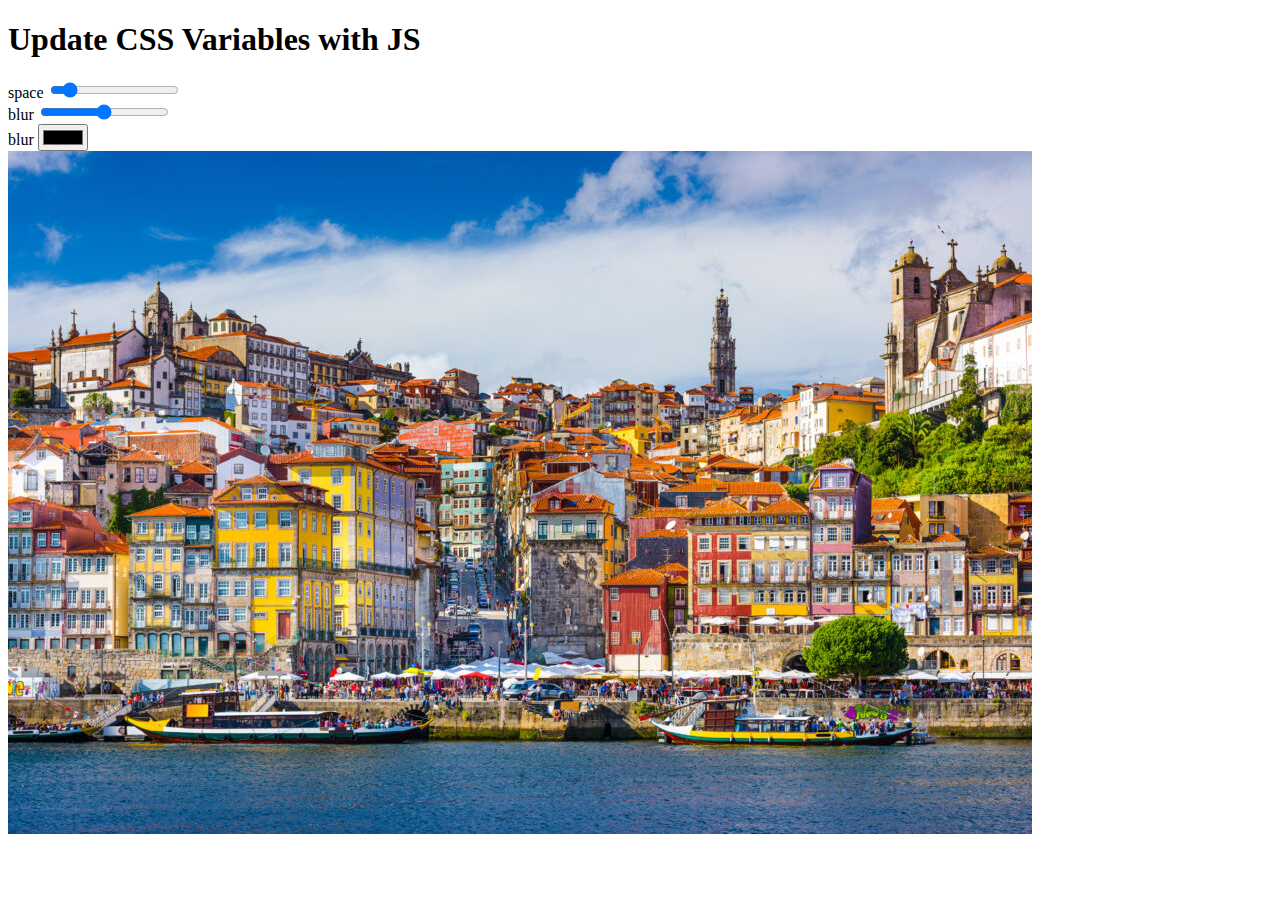
==== css-varible/index.html @ 92481e9b "finish html" ====
<!DOCTYPE html>
<html lang="en">
<head>
  <meta charset="UTF-8">
  <title>Scoped CSS Variables and JS</title>
</head>
<body>
<h1>Update CSS Variables with <span class="hlight">JS</span></h1>
  <div>
    <label for="space">space</label>
    <input type="range" id="space" name="space" min="5" max="50" value="10">
  
  </div>
  <div>
    <label for="blur">blur</label>
    <input type="range" id="blur" name="blur">
  </div>

  <div>
    <label for="color">blur</label>
    <input type="color" id="color" name="color">
  </div>
<img src="shutterstock_259699643-1-1024x683.jpg" >

  <script>
  
  </script>
</body>
</html>
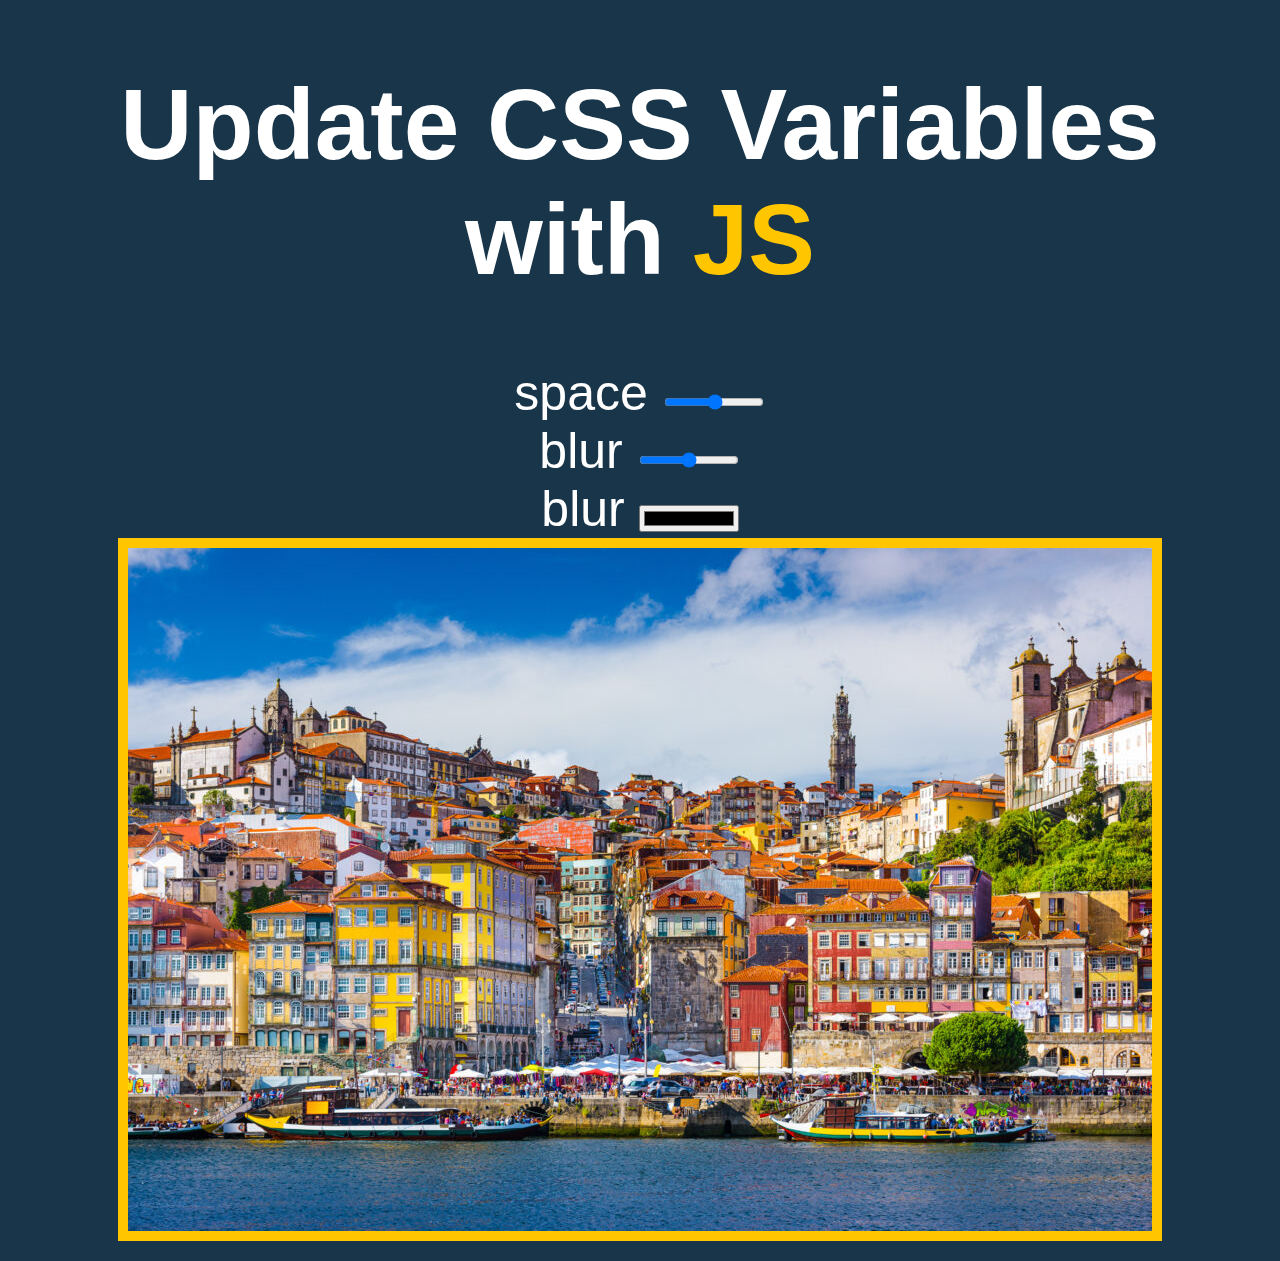
==== commit 30463cd6: "add event lietener change varible" ====
--- a/css-varible/index.html
+++ b/css-varible/index.html
@@ -3,12 +3,13 @@
 <head>
   <meta charset="UTF-8">
   <title>Scoped CSS Variables and JS</title>
+  <link rel="stylesheet" href="varible.css">
 </head>
 <body>
 <h1>Update CSS Variables with <span class="hlight">JS</span></h1>
   <div>
     <label for="space">space</label>
-    <input type="range" id="space" name="space" min="5" max="50" value="10">
+    <input type="range" id="space" name="space" min="5" max="50" >
   
   </div>
   <div>
@@ -23,7 +24,18 @@
 <img src="shutterstock_259699643-1-1024x683.jpg" >
 
   <script>
-  
+  //now we need to listen the  input tag first, noce changing the value, varible(--name):inputElement.value
+  const inputs=document.querySelectorAll('input')
+  const root=document.documentElement
+  //console.log(root)
+  inputs.forEach(input=>input.addEventListener('change',function(){
+    //console.log(this)
+    //console.log(this.value)
+    console.log(this.name)
+
+    root.style.setProperty(`--${this.name}` ,this.value )
+  }))
+
   </script>
 </body>
 </html>--- a/css-varible/varible.css
+++ b/css-varible/varible.css
@@ -0,0 +1,30 @@
+/*  The goal is to change the range value in HTML so that the change in value can affect the change in CSS value. Therefore, the value of the corresponding property in CSS needs to be set to a variable related to the input.
+In this way, once the input value changes, the CSS styling will be automatically controlled */
+
+:root{
+  /* --input name */
+--space:10px;
+--blur:0px;
+--color:#ffc600;
+}
+img{
+padding: var(--space);
+background: var(--color);
+filter: blur(var(--blur));
+}
+
+.hlight{
+  color: var(--color);
+}
+body {
+  text-align: center;
+  background: #193549;
+  color: white;
+  font-family: 'helvetica neue', sans-serif;
+  font-weight: 100;
+  font-size: 50px;
+}
+
+input {
+  width: 100px;
+}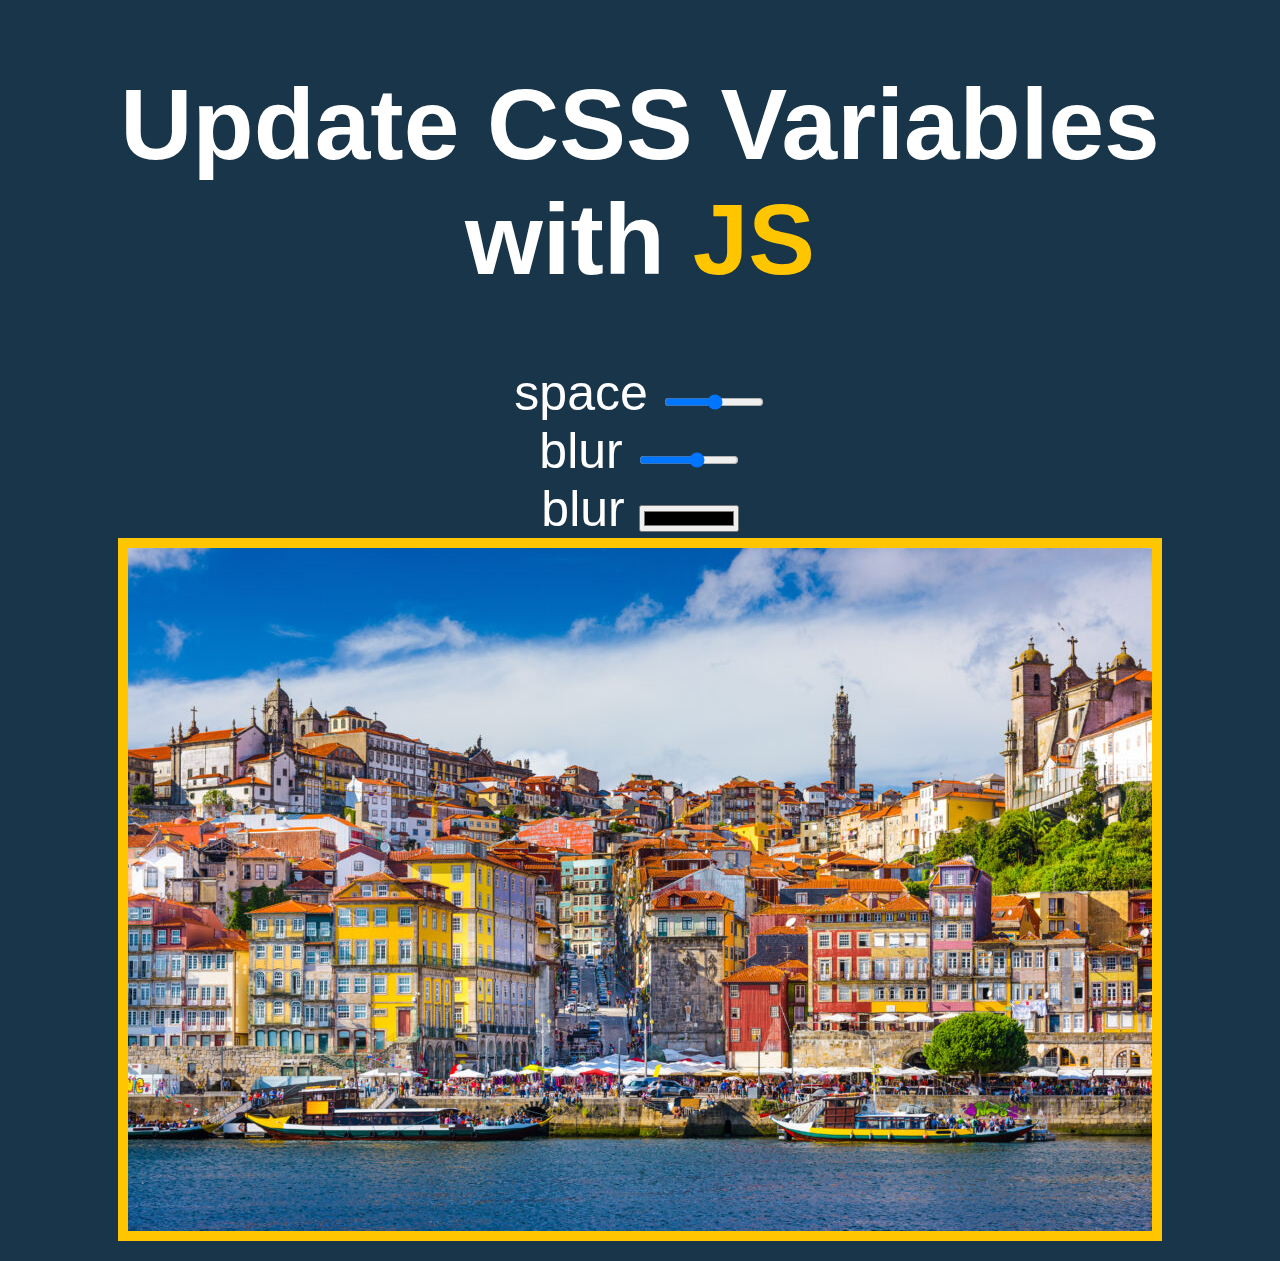
==== commit acdfa42f: "fix the adding px problem" ====
--- a/css-varible/index.html
+++ b/css-varible/index.html
@@ -14,7 +14,7 @@
   </div>
   <div>
     <label for="blur">blur</label>
-    <input type="range" id="blur" name="blur">
+    <input type="range" id="blur" name="blur" min="5" max="10">
   </div>
 
   <div>
@@ -32,9 +32,9 @@
     //console.log(this)
     //console.log(this.value)
     console.log(this.name)
-
-    root.style.setProperty(`--${this.name}` ,this.value )
-  }))
+if (this.name=="space"||this.name=="blur")root.style.setProperty(`--${this.name}` ,this.value+ 'px')
+else {root.style.setProperty(`--${this.name}` ,this.value)}
+}))
 
   </script>
 </body>
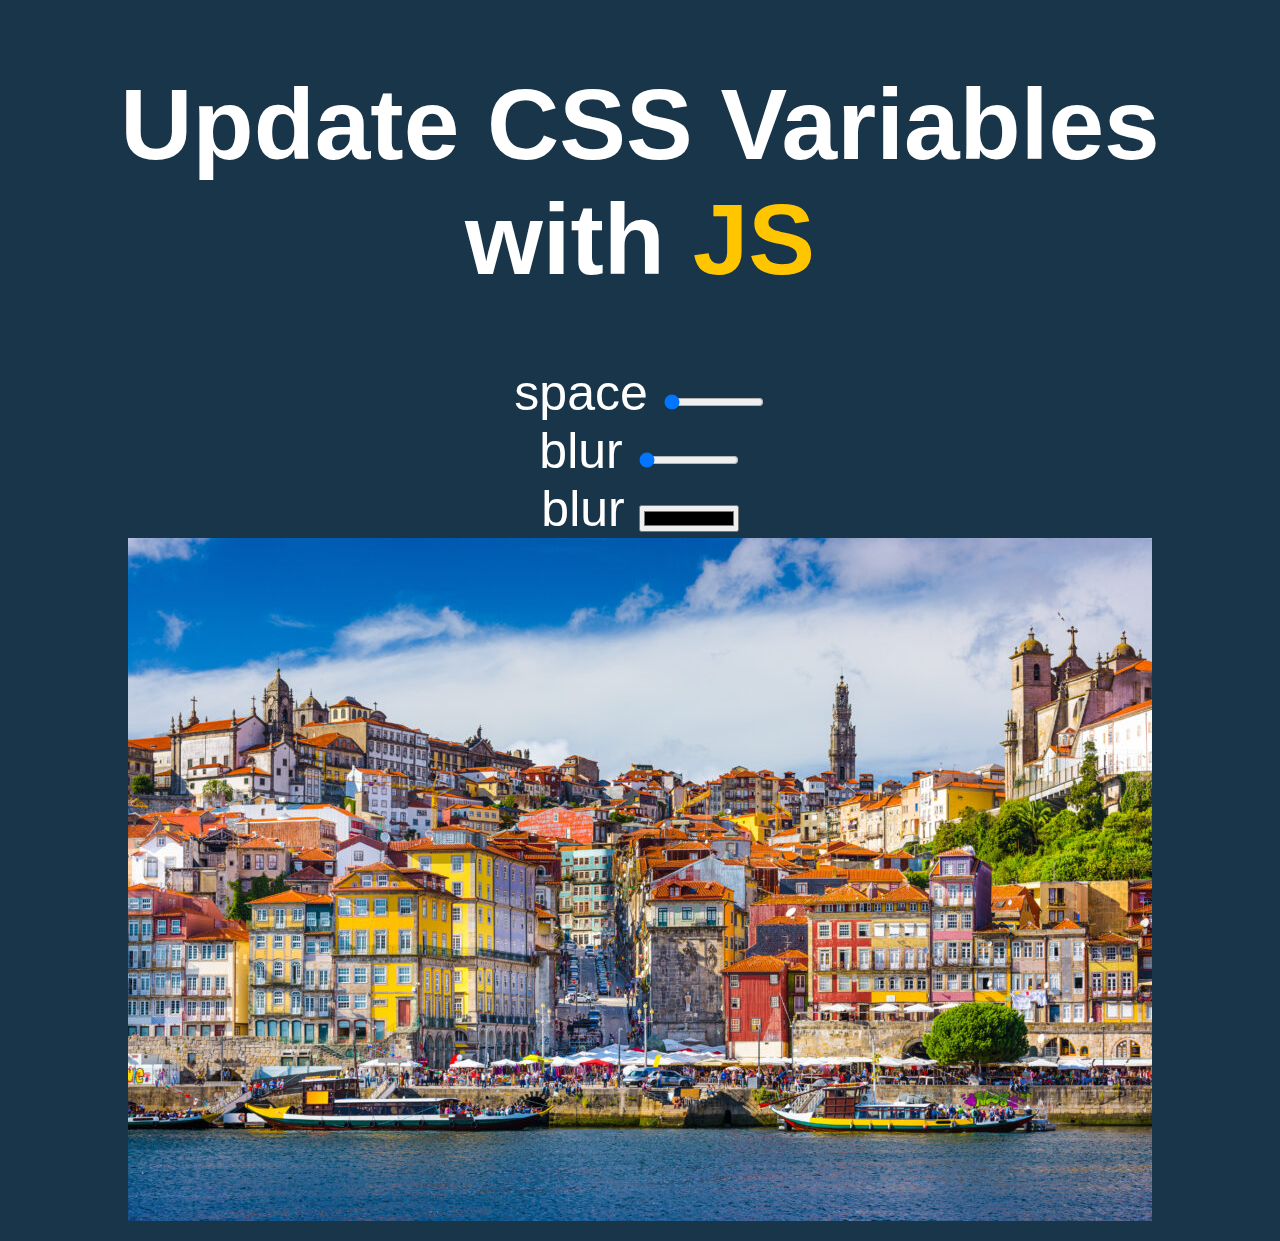
==== commit 8862adae: "end project" ====
--- a/css-varible/index.html
+++ b/css-varible/index.html
@@ -9,17 +9,17 @@
 <h1>Update CSS Variables with <span class="hlight">JS</span></h1>
   <div>
     <label for="space">space</label>
-    <input type="range" id="space" name="space" min="5" max="50" >
+    <input type="range" id="space" name="space" min="5" max="50" data-unit="px" value="0" >
   
   </div>
   <div>
     <label for="blur">blur</label>
-    <input type="range" id="blur" name="blur" min="5" max="10">
+    <input type="range" id="blur" name="blur" min="0" max="10" data-unit="px" value="0">
   </div>
 
   <div>
     <label for="color">blur</label>
-    <input type="color" id="color" name="color">
+    <input type="color" id="color" name="color" >
   </div>
 <img src="shutterstock_259699643-1-1024x683.jpg" >
 
@@ -28,13 +28,20 @@
   const inputs=document.querySelectorAll('input')
   const root=document.documentElement
   //console.log(root)
-  inputs.forEach(input=>input.addEventListener('change',function(){
+  inputs.forEach(input=>input.addEventListener('change',handleVarible))
+
+  function handleVarible(){
     //console.log(this)
     //console.log(this.value)
-    console.log(this.name)
-if (this.name=="space"||this.name=="blur")root.style.setProperty(`--${this.name}` ,this.value+ 'px')
-else {root.style.setProperty(`--${this.name}` ,this.value)}
-}))
+    //console.log(this.name)
+/* if (this.name=="space"||this.name=="blur")root.style.setProperty(`--${this.name}` ,this.value+ 'px')
+else {root.style.setProperty(`--${this.name}` ,this.value)} */
+unit= this.dataset.unit ||''
+console.log(unit)
+root.style.setProperty(`--${this.name}` ,this.value+unit)
+}
+
+inputs.forEach(input=>input.addEventListener('mousemove',handleVarible))
 
   </script>
 </body>
--- a/css-varible/varible.css
+++ b/css-varible/varible.css
@@ -3,7 +3,7 @@
 
 :root{
   /* --input name */
---space:10px;
+--space:0px;
 --blur:0px;
 --color:#ffc600;
 }
